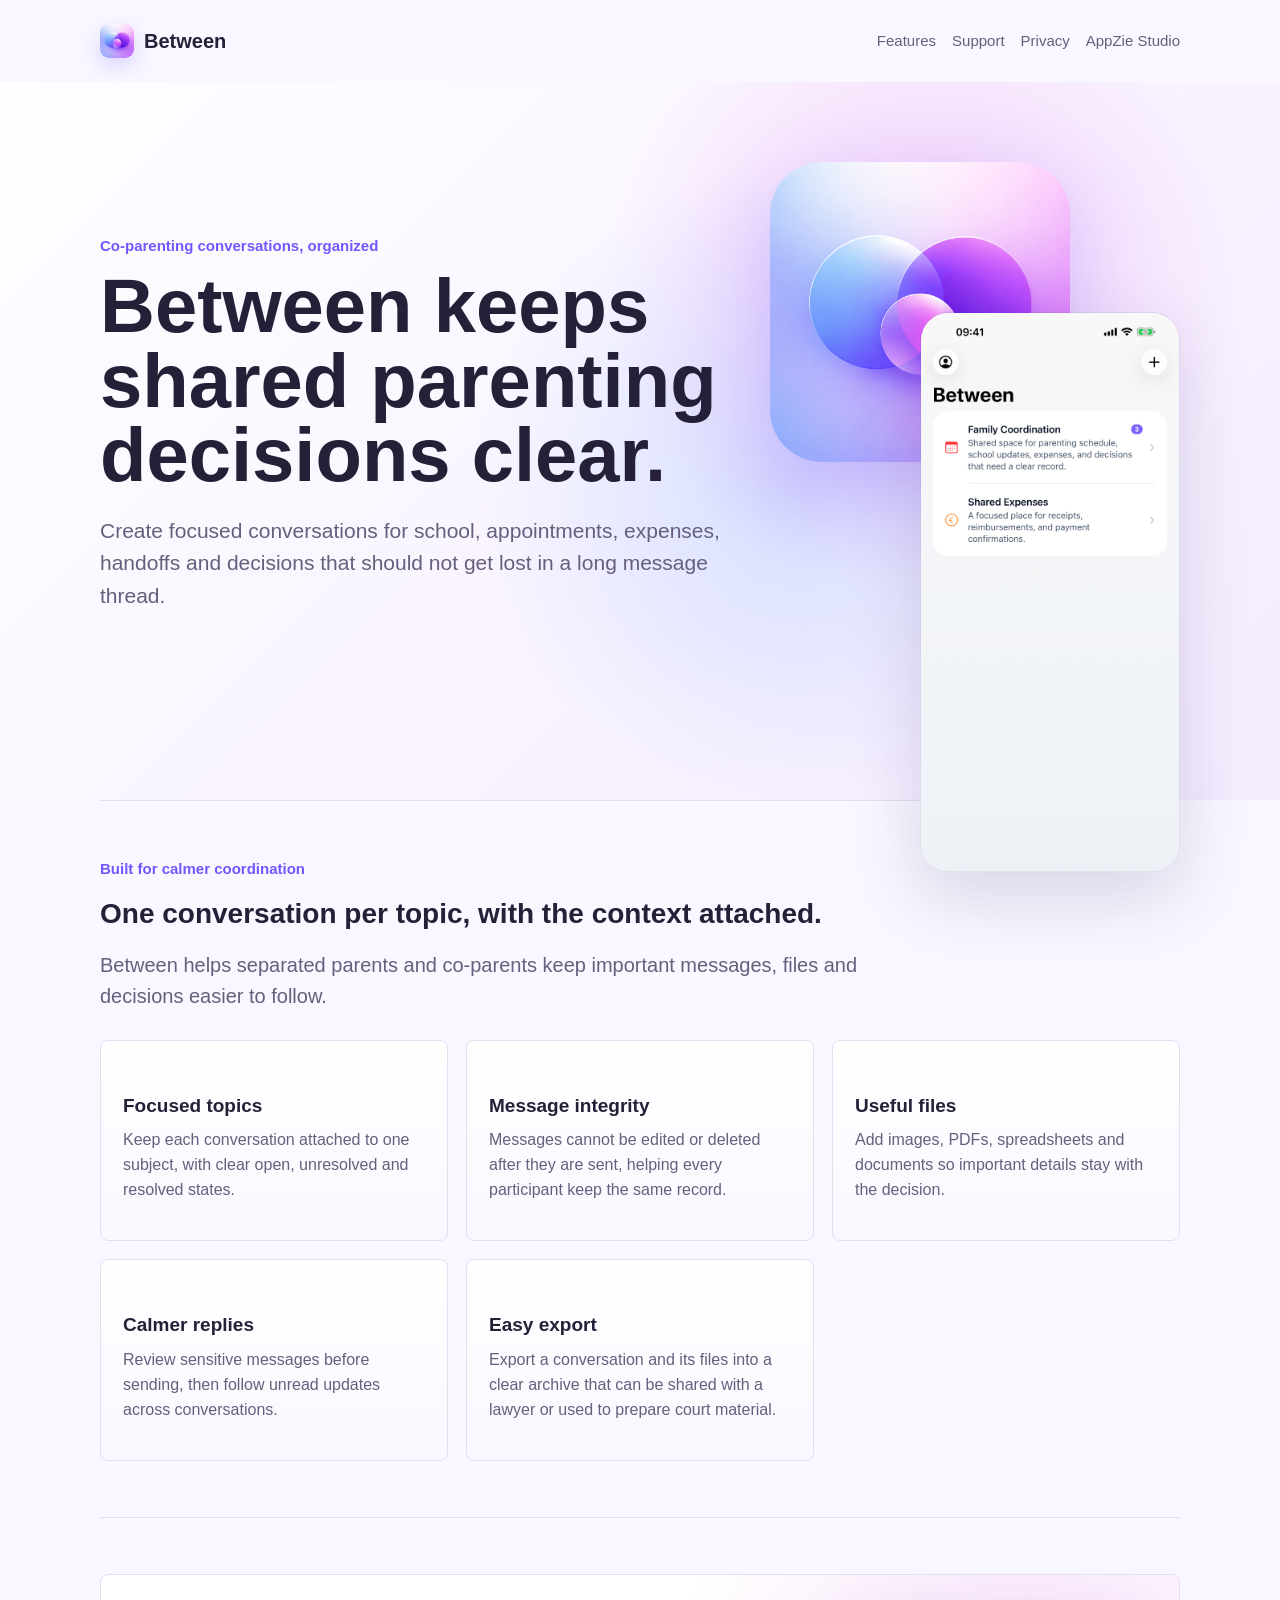
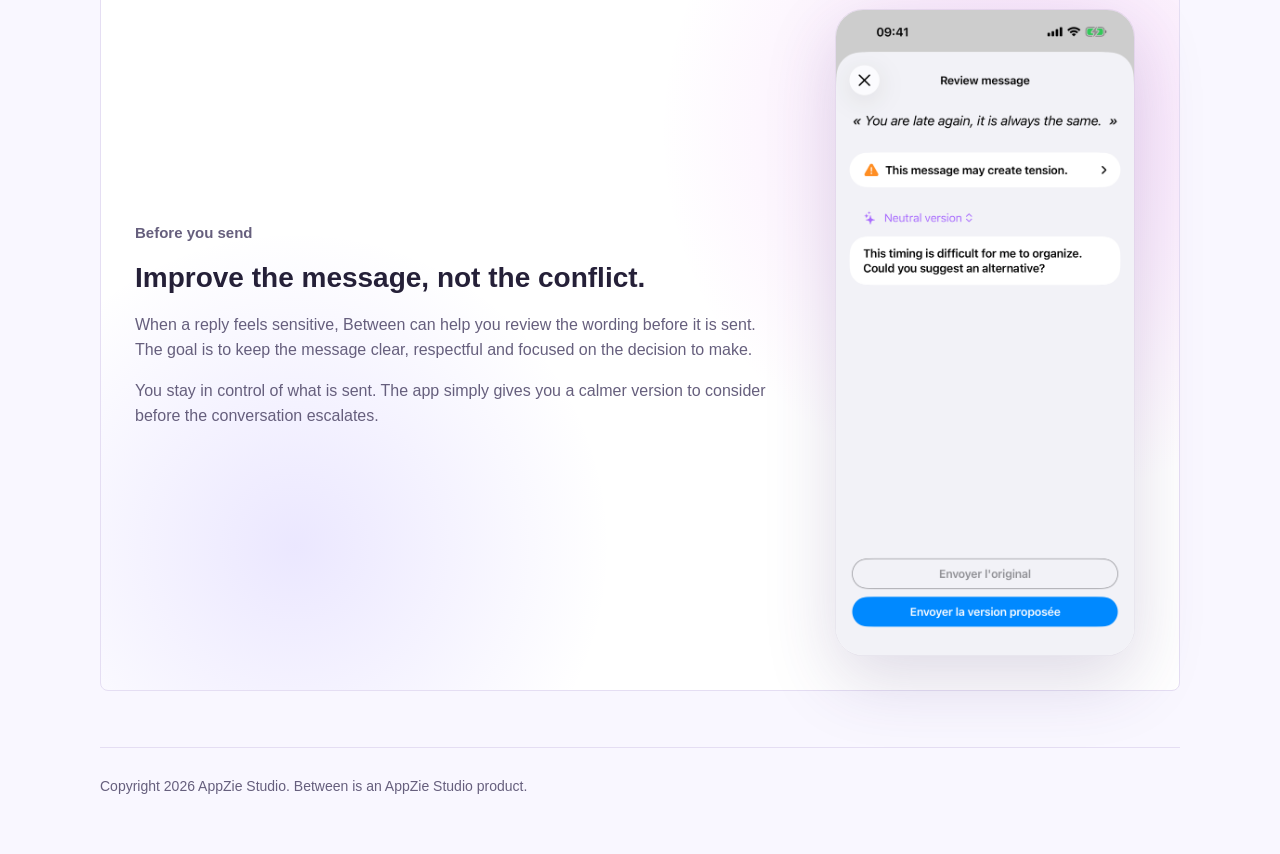
==== docs/index.html @ 306218fd "try" ====
<!doctype html>
<html lang="en">
  <head>
    <meta charset="utf-8">
    <meta name="viewport" content="width=device-width, initial-scale=1">
    <meta http-equiv="refresh" content="0; url=./between/">
    <title>Between</title>
    <meta name="description" content="Between helps co-parents keep important conversations organized, calmer and easier to follow.">
    <link rel="canonical" href="./between/">
    <link rel="stylesheet" href="./styles.css">
  </head>
  <body>
    <main class="hub page">
      <p class="eyebrow">Between</p>
      <h1>Redirecting to Between.</h1>
      <p class="lead"><a href="./between/">Open the Between site</a></p>
    </main>
  </body>
</html>
---- docs/styles.css ----
:root {
  color-scheme: light;
  --background: #f7f8fb;
  --background-alt: #10131a;
  --surface: #ffffff;
  --text: #151821;
  --muted: #5f6676;
  --accent: #256dff;
  --accent-strong: #a638ff;
  --accent-soft: #e8f1ff;
  --line: #dce2ec;
}

* {
  box-sizing: border-box;
}

body {
  margin: 0;
  background: var(--background);
  color: var(--text);
  font-family: -apple-system, BlinkMacSystemFont, "Segoe UI", sans-serif;
  line-height: 1.55;
}

a {
  color: var(--accent);
}

.page {
  width: min(1080px, calc(100% - 32px));
  margin: 0 auto;
}

.nav {
  display: flex;
  align-items: center;
  justify-content: space-between;
  gap: 20px;
  padding: 26px 0;
}

.brand {
  color: var(--text);
  font-size: 20px;
  font-weight: 700;
  text-decoration: none;
}

.links {
  display: flex;
  gap: 16px;
  flex-wrap: wrap;
}

.links a {
  color: var(--muted);
  font-size: 15px;
  text-decoration: none;
}

.hero {
  padding: 72px 0 56px;
}

.studio-hero {
  min-height: 760px;
  padding: 68px 0 92px;
  background:
    radial-gradient(circle at 76% 30%, rgba(166, 56, 255, 0.24), transparent 34%),
    radial-gradient(circle at 66% 36%, rgba(27, 202, 255, 0.24), transparent 30%),
    linear-gradient(145deg, rgba(255, 255, 255, 0.82), rgba(232, 241, 255, 0.72)),
    var(--background);
  overflow: hidden;
}

.hero-layout {
  display: grid;
  grid-template-columns: minmax(0, 1.02fr) minmax(340px, 0.98fr);
  align-items: center;
  gap: 54px;
}

.hero-copy {
  max-width: 720px;
}

.eyebrow {
  color: var(--accent);
  font-size: 15px;
  font-weight: 700;
  margin: 0 0 12px;
}

h1 {
  max-width: 820px;
  margin: 0;
  font-size: clamp(44px, 7vw, 82px);
  letter-spacing: 0;
  line-height: 0.98;
}

h2 {
  margin: 0 0 14px;
  font-size: 28px;
  letter-spacing: 0;
}

h3 {
  margin: 28px 0 8px;
  font-size: 19px;
  letter-spacing: 0;
}

p {
  margin: 0 0 16px;
}

.lead {
  max-width: 680px;
  margin-top: 22px;
  color: var(--muted);
  font-size: 21px;
}

.text-link {
  display: inline-block;
  margin-top: 12px;
  color: var(--text);
  font-weight: 700;
  text-decoration-color: var(--accent);
  text-decoration-thickness: 2px;
  text-underline-offset: 5px;
}

.logo-stage {
  position: relative;
  display: grid;
  place-items: center;
  min-height: 560px;
}

.logo-stage::before {
  position: absolute;
  width: min(620px, 78vw);
  aspect-ratio: 1;
  content: "";
  background:
    radial-gradient(circle at 38% 42%, rgba(0, 194, 255, 0.38), transparent 34%),
    radial-gradient(circle at 65% 48%, rgba(197, 58, 255, 0.42), transparent 34%),
    rgba(17, 20, 28, 0.08);
  border-radius: 999px;
  filter: blur(14px);
}

.hero-logo {
  position: relative;
  width: min(520px, 82vw);
  height: auto;
  border-radius: 34px;
  box-shadow: 0 34px 90px rgba(21, 24, 33, 0.24);
}

.section {
  border-top: 1px solid var(--line);
  padding: 64px 0;
}

.section-heading {
  max-width: 760px;
  margin-bottom: 28px;
}

.section-heading p:not(.eyebrow) {
  color: var(--muted);
  font-size: 20px;
}

.grid {
  display: grid;
  grid-template-columns: repeat(3, 1fr);
  gap: 18px;
}

.card {
  min-height: 150px;
  padding: 22px;
  background: var(--surface);
  border: 1px solid var(--line);
  border-radius: 8px;
}

.card p,
.stack-list,
.melbourne p {
  color: var(--muted);
}

.split {
  display: grid;
  grid-template-columns: 0.85fr 1.15fr;
  gap: 44px;
}

.stack-list {
  display: grid;
  gap: 16px;
  font-size: 18px;
}

.stack-list strong {
  color: var(--text);
}

.signature-band {
  padding: 78px 0;
  background:
    radial-gradient(circle at 22% 24%, rgba(25, 197, 255, 0.34), transparent 32%),
    radial-gradient(circle at 86% 50%, rgba(166, 56, 255, 0.34), transparent 30%),
    var(--background-alt);
  color: #ffffff;
}

.signature-layout {
  max-width: 840px;
}

.signature-layout h2 {
  max-width: 780px;
  font-size: clamp(34px, 6vw, 62px);
  line-height: 1;
}

.signature-layout p {
  max-width: 720px;
  color: rgba(255, 255, 255, 0.76);
  font-size: 20px;
}

.signature-kicker {
  color: #74dbff;
  font-weight: 700;
}

.melbourne {
  max-width: 780px;
}

.melbourne p {
  font-size: 20px;
}

.contact-section {
  display: flex;
  align-items: center;
  justify-content: space-between;
  gap: 32px;
}

.contact-email {
  color: var(--text);
  font-size: clamp(22px, 4vw, 34px);
  font-weight: 700;
  text-decoration-color: var(--accent);
  text-decoration-thickness: 2px;
  text-underline-offset: 6px;
  word-break: break-word;
}

.notice {
  padding: 18px;
  margin: 22px 0;
  background: var(--accent-soft);
  border: 1px solid #bedbd8;
  border-radius: 8px;
}

.document {
  max-width: 760px;
  padding-bottom: 60px;
}

.document ul {
  padding-left: 22px;
}

.document li {
  margin-bottom: 8px;
}

.muted {
  color: var(--muted);
}

.footer {
  border-top: 1px solid var(--line);
  color: var(--muted);
  padding: 28px 0 40px;
  font-size: 14px;
}

.hub {
  min-height: 100vh;
  display: grid;
  align-content: center;
  padding: 64px 0;
}

.hub-logo {
  width: 128px;
  height: 128px;
  object-fit: cover;
  border-radius: 26px;
  box-shadow: 0 18px 48px rgba(21, 24, 33, 0.18);
  margin-bottom: 28px;
}

.hub-actions {
  display: grid;
  grid-template-columns: repeat(2, minmax(0, 1fr));
  gap: 18px;
  margin-top: 28px;
  max-width: 760px;
}

.hub-card {
  display: grid;
  gap: 8px;
  min-height: 140px;
  padding: 24px;
  color: var(--text);
  text-decoration: none;
  background: var(--surface);
  border: 1px solid var(--line);
  border-radius: 8px;
}

.hub-card strong {
  font-size: 24px;
}

.hub-card span {
  color: var(--muted);
}

@media (max-width: 720px) {
  .nav {
    align-items: flex-start;
    flex-direction: column;
  }

  .hero {
    padding-top: 44px;
  }

  .studio-hero {
    min-height: 0;
    padding: 44px 0 54px;
  }

  .hero-layout,
  .split {
    grid-template-columns: 1fr;
  }

  .logo-stage {
    min-height: 360px;
  }

  .hero-logo {
    border-radius: 24px;
  }

  .grid {
    grid-template-columns: 1fr;
  }

  .contact-section {
    align-items: flex-start;
    flex-direction: column;
  }

  .hub-actions {
    grid-template-columns: 1fr;
  }
}
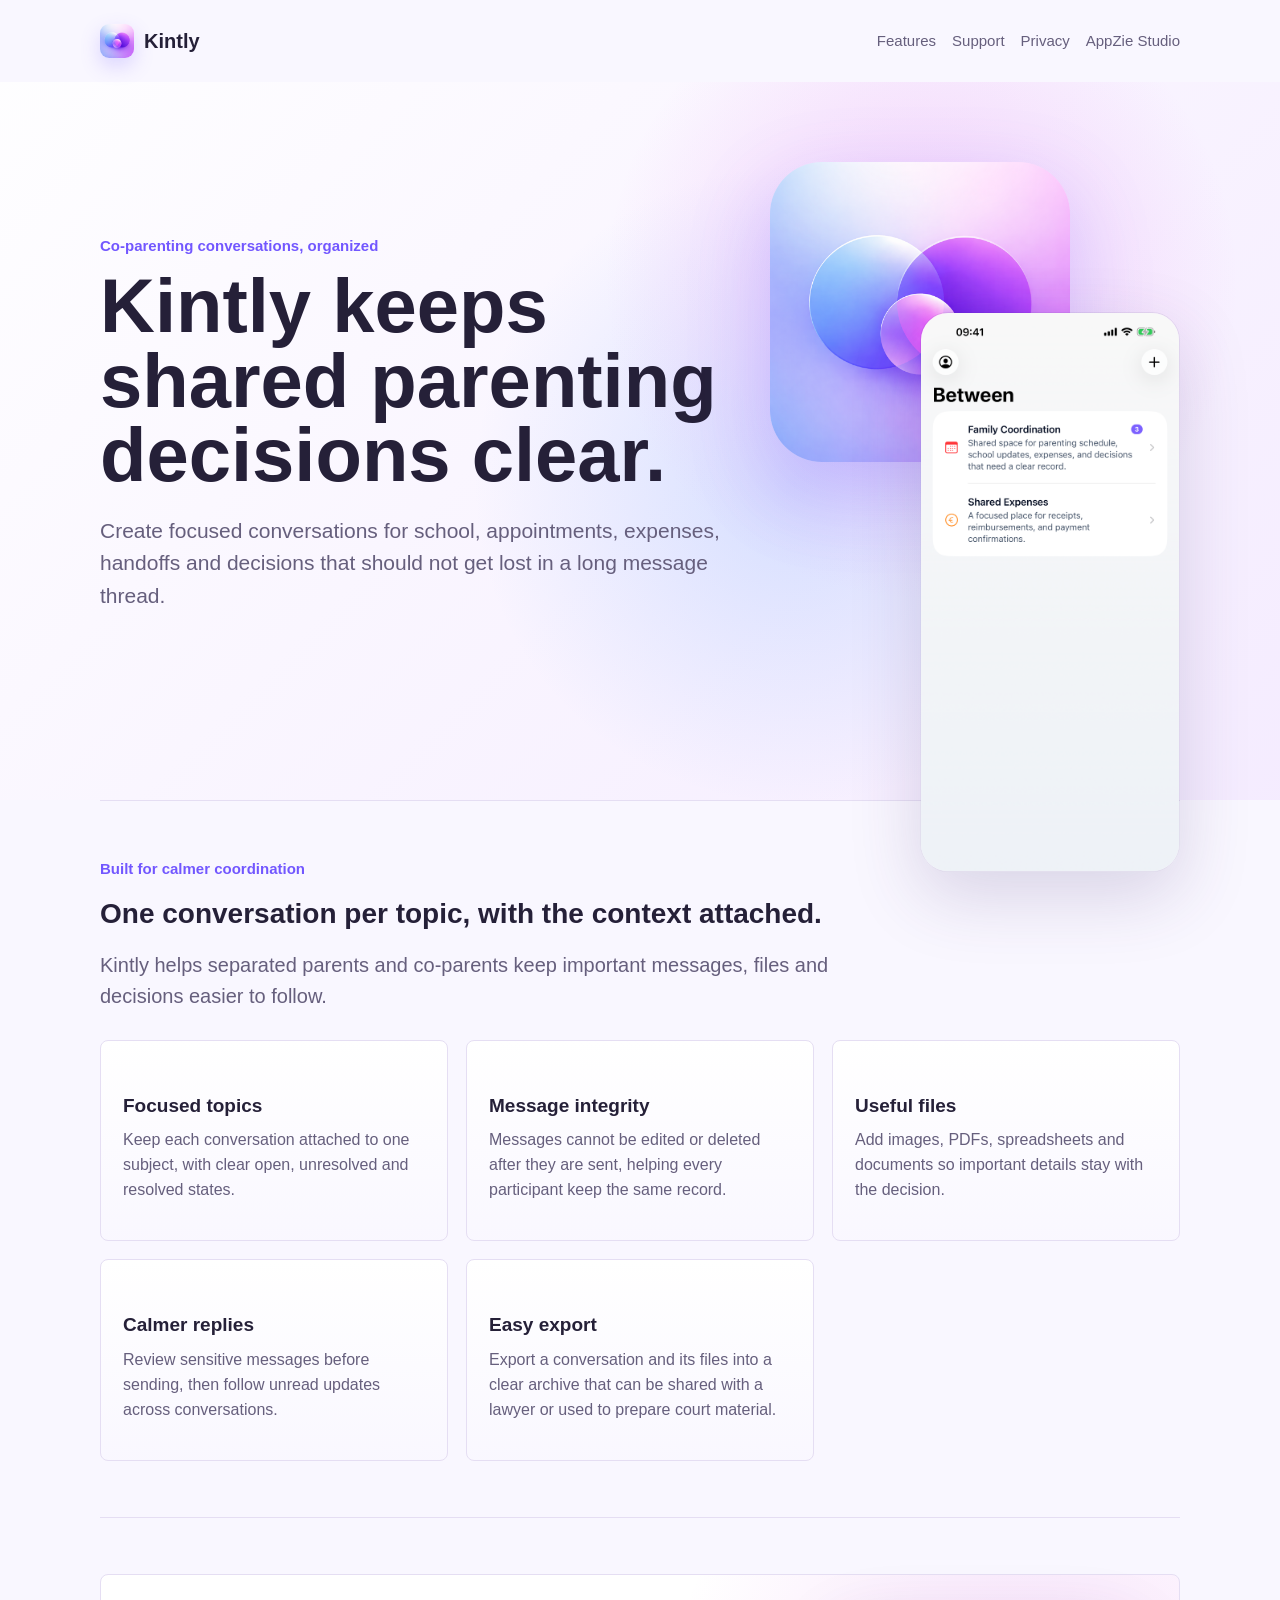
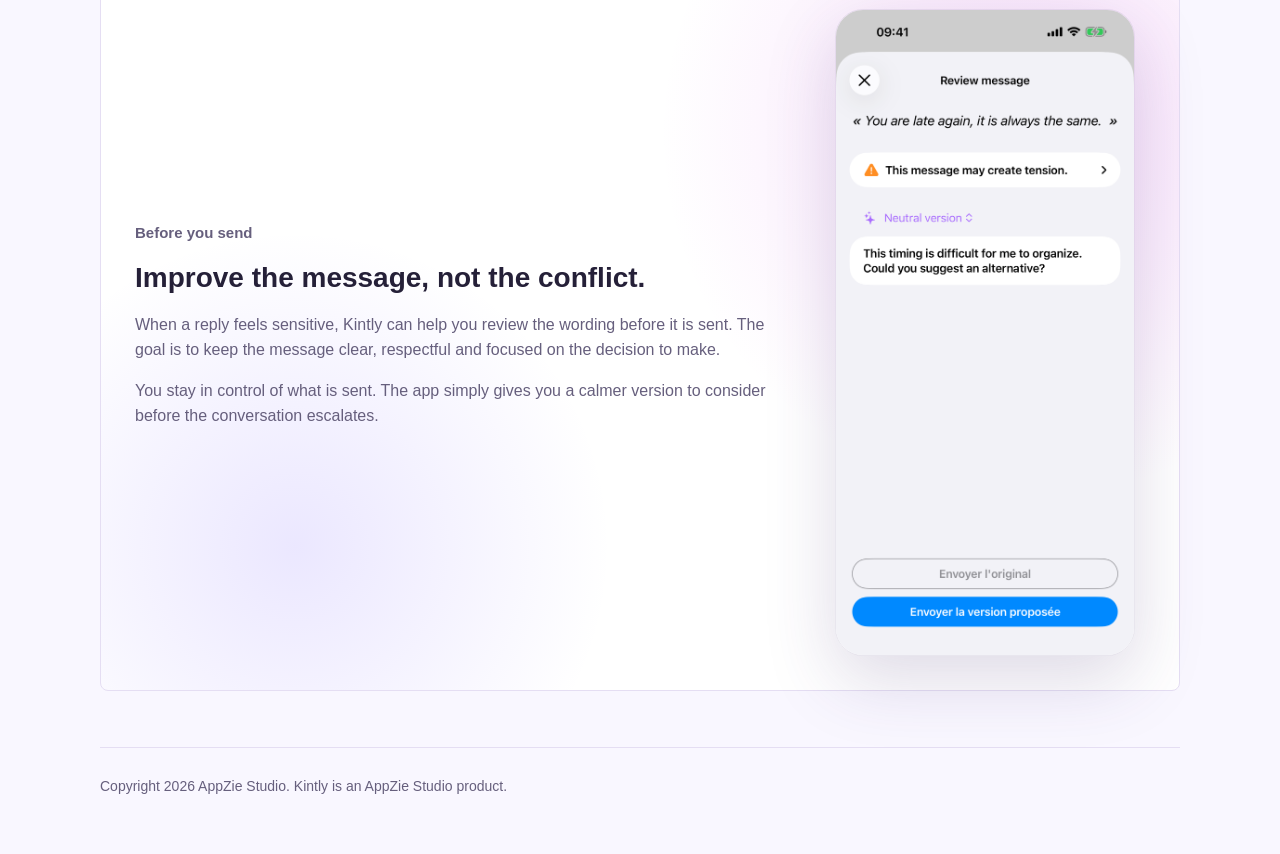
==== commit 767c62f2: "Renma to Kintly" ====
--- a/docs/index.html
+++ b/docs/index.html
@@ -3,17 +3,93 @@
   <head>
     <meta charset="utf-8">
     <meta name="viewport" content="width=device-width, initial-scale=1">
-    <meta http-equiv="refresh" content="0; url=./between/">
-    <title>Between</title>
-    <meta name="description" content="Between helps co-parents keep important conversations organized, calmer and easier to follow.">
-    <link rel="canonical" href="./between/">
+    <title>Kintly</title>
+    <meta name="description" content="Kintly helps co-parents keep important conversations organized, calmer and easier to follow.">
     <link rel="stylesheet" href="./styles.css">
   </head>
   <body>
-    <main class="hub page">
-      <p class="eyebrow">Between</p>
-      <h1>Redirecting to Between.</h1>
-      <p class="lead"><a href="./between/">Open the Between site</a></p>
+    <main>
+      <nav class="nav page" aria-label="Main navigation">
+        <a class="brand brand-with-icon" href="./index.html">
+          <img src="./assets/between-logo.png" alt="" aria-hidden="true">
+          <span>Kintly</span>
+        </a>
+        <div class="links">
+          <a href="#features">Features</a>
+          <a href="./support.html">Support</a>
+          <a href="./privacy.html">Privacy</a>
+          <a href="./appzie/">AppZie Studio</a>
+        </div>
+      </nav>
+
+      <section class="between-hero">
+        <div class="page between-hero-layout">
+          <div>
+            <p class="eyebrow">Co-parenting conversations, organized</p>
+            <h1>Kintly keeps shared parenting decisions clear.</h1>
+            <p class="lead">
+              Create focused conversations for school, appointments, expenses, handoffs and decisions that should not get lost in a long message thread.
+            </p>
+          </div>
+          <div class="between-visual" aria-label="Kintly product visuals">
+            <img class="between-logo-hero" src="./assets/between-logo.png" alt="Kintly logo">
+            <img class="between-shot between-shot-main" src="./assets/between-list.png" alt="Kintly conversation list screenshot">
+          </div>
+        </div>
+      </section>
+
+      <section class="section page" id="features">
+        <div class="section-heading">
+          <p class="eyebrow">Built for calmer coordination</p>
+          <h2>One conversation per topic, with the context attached.</h2>
+          <p>
+            Kintly helps separated parents and co-parents keep important messages, files and decisions easier to follow.
+          </p>
+        </div>
+
+        <div class="grid">
+          <article class="card">
+            <h3>Focused topics</h3>
+            <p>Keep each conversation attached to one subject, with clear open, unresolved and resolved states.</p>
+          </article>
+          <article class="card">
+            <h3>Message integrity</h3>
+            <p>Messages cannot be edited or deleted after they are sent, helping every participant keep the same record.</p>
+          </article>
+          <article class="card">
+            <h3>Useful files</h3>
+            <p>Add images, PDFs, spreadsheets and documents so important details stay with the decision.</p>
+          </article>
+          <article class="card">
+            <h3>Calmer replies</h3>
+            <p>Review sensitive messages before sending, then follow unread updates across conversations.</p>
+          </article>
+          <article class="card">
+            <h3>Easy export</h3>
+            <p>Export a conversation and its files into a clear archive that can be shared with a lawyer or used to prepare court material.</p>
+          </article>
+        </div>
+      </section>
+
+      <section class="section page">
+        <div class="message-help">
+          <div>
+            <p class="eyebrow">Before you send</p>
+            <h2>Improve the message, not the conflict.</h2>
+            <p>
+              When a reply feels sensitive, Kintly can help you review the wording before it is sent. The goal is to keep the message clear, respectful and focused on the decision to make.
+            </p>
+            <p>
+              You stay in control of what is sent. The app simply gives you a calmer version to consider before the conversation escalates.
+            </p>
+          </div>
+          <img class="message-help-image" src="./assets/between-message-help.png" alt="Kintly message writing help screenshot">
+        </div>
+      </section>
+
+      <footer class="footer page">
+        <p>Copyright 2026 AppZie Studio. Kintly is an AppZie Studio product.</p>
+      </footer>
     </main>
   </body>
 </html>
--- a/docs/styles.css
+++ b/docs/styles.css
@@ -1,14 +1,13 @@
 :root {
   color-scheme: light;
-  --background: #f7f8fb;
-  --background-alt: #10131a;
+  --background: #f9f7ff;
   --surface: #ffffff;
-  --text: #151821;
-  --muted: #5f6676;
-  --accent: #256dff;
-  --accent-strong: #a638ff;
-  --accent-soft: #e8f1ff;
-  --line: #dce2ec;
+  --text: #252038;
+  --muted: #665f7d;
+  --accent: #7257ff;
+  --accent-strong: #d64feb;
+  --accent-soft: #f1eaff;
+  --line: #e5def3;
 }
 
 * {
@@ -37,7 +36,7 @@
   align-items: center;
   justify-content: space-between;
   gap: 20px;
-  padding: 26px 0;
+  padding: 24px 0;
 }
 
 .brand {
@@ -47,6 +46,19 @@
   text-decoration: none;
 }
 
+.brand-with-icon {
+  display: inline-flex;
+  align-items: center;
+  gap: 10px;
+}
+
+.brand-with-icon img {
+  width: 34px;
+  height: 34px;
+  border-radius: 9px;
+  box-shadow: 0 8px 20px rgba(114, 87, 255, 0.22);
+}
+
 .links {
   display: flex;
   gap: 16px;
@@ -63,26 +75,49 @@
   padding: 72px 0 56px;
 }
 
-.studio-hero {
-  min-height: 760px;
-  padding: 68px 0 92px;
+.between-hero {
+  padding: 64px 0 84px;
   background:
-    radial-gradient(circle at 76% 30%, rgba(166, 56, 255, 0.24), transparent 34%),
-    radial-gradient(circle at 66% 36%, rgba(27, 202, 255, 0.24), transparent 30%),
-    linear-gradient(145deg, rgba(255, 255, 255, 0.82), rgba(232, 241, 255, 0.72)),
-    var(--background);
-  overflow: hidden;
-}
-
-.hero-layout {
+    radial-gradient(circle at 72% 28%, rgba(217, 79, 235, 0.24), transparent 30%),
+    radial-gradient(circle at 62% 56%, rgba(100, 157, 255, 0.24), transparent 36%),
+    linear-gradient(135deg, rgba(255, 255, 255, 0.84), rgba(243, 232, 255, 0.76));
+}
+
+.between-hero-layout {
   display: grid;
-  grid-template-columns: minmax(0, 1.02fr) minmax(340px, 0.98fr);
-  align-items: center;
-  gap: 54px;
-}
-
-.hero-copy {
-  max-width: 720px;
+  grid-template-columns: minmax(0, 1fr) minmax(260px, 410px);
+  align-items: center;
+  gap: 48px;
+}
+
+.between-visual {
+  position: relative;
+  min-height: 570px;
+}
+
+.between-logo-hero {
+  position: absolute;
+  left: 0;
+  top: 16px;
+  width: min(300px, 54vw);
+  height: auto;
+  border-radius: 52px;
+  box-shadow: 0 28px 80px rgba(114, 87, 255, 0.25);
+}
+
+.between-shot {
+  position: absolute;
+  width: min(260px, 44vw);
+  height: auto;
+  border: 1px solid rgba(70, 51, 115, 0.12);
+  border-radius: 28px;
+  box-shadow: 0 24px 70px rgba(70, 51, 115, 0.18);
+}
+
+.between-shot-main {
+  right: 0;
+  top: 166px;
+  z-index: 2;
 }
 
 .eyebrow {
@@ -93,9 +128,9 @@
 }
 
 h1 {
-  max-width: 820px;
+  max-width: 800px;
   margin: 0;
-  font-size: clamp(44px, 7vw, 82px);
+  font-size: clamp(42px, 8vw, 76px);
   letter-spacing: 0;
   line-height: 0.98;
 }
@@ -123,47 +158,9 @@
   font-size: 21px;
 }
 
-.text-link {
-  display: inline-block;
-  margin-top: 12px;
-  color: var(--text);
-  font-weight: 700;
-  text-decoration-color: var(--accent);
-  text-decoration-thickness: 2px;
-  text-underline-offset: 5px;
-}
-
-.logo-stage {
-  position: relative;
-  display: grid;
-  place-items: center;
-  min-height: 560px;
-}
-
-.logo-stage::before {
-  position: absolute;
-  width: min(620px, 78vw);
-  aspect-ratio: 1;
-  content: "";
-  background:
-    radial-gradient(circle at 38% 42%, rgba(0, 194, 255, 0.38), transparent 34%),
-    radial-gradient(circle at 65% 48%, rgba(197, 58, 255, 0.42), transparent 34%),
-    rgba(17, 20, 28, 0.08);
-  border-radius: 999px;
-  filter: blur(14px);
-}
-
-.hero-logo {
-  position: relative;
-  width: min(520px, 82vw);
-  height: auto;
-  border-radius: 34px;
-  box-shadow: 0 34px 90px rgba(21, 24, 33, 0.24);
-}
-
 .section {
   border-top: 1px solid var(--line);
-  padding: 64px 0;
+  padding: 56px 0;
 }
 
 .section-heading {
@@ -185,93 +182,49 @@
 .card {
   min-height: 150px;
   padding: 22px;
-  background: var(--surface);
+  background:
+    linear-gradient(180deg, rgba(255, 255, 255, 0.94), rgba(249, 247, 255, 0.94)),
+    var(--surface);
   border: 1px solid var(--line);
   border-radius: 8px;
 }
 
 .card p,
-.stack-list,
-.melbourne p {
-  color: var(--muted);
-}
-
-.split {
+.document p,
+.document li,
+.message-help p,
+.muted {
+  color: var(--muted);
+}
+
+.message-help {
   display: grid;
-  grid-template-columns: 0.85fr 1.15fr;
+  grid-template-columns: minmax(0, 1fr) minmax(240px, 320px);
+  align-items: center;
   gap: 44px;
-}
-
-.stack-list {
-  display: grid;
-  gap: 16px;
-  font-size: 18px;
-}
-
-.stack-list strong {
-  color: var(--text);
-}
-
-.signature-band {
-  padding: 78px 0;
+  padding: 34px;
   background:
-    radial-gradient(circle at 22% 24%, rgba(25, 197, 255, 0.34), transparent 32%),
-    radial-gradient(circle at 86% 50%, rgba(166, 56, 255, 0.34), transparent 30%),
-    var(--background-alt);
-  color: #ffffff;
-}
-
-.signature-layout {
-  max-width: 840px;
-}
-
-.signature-layout h2 {
-  max-width: 780px;
-  font-size: clamp(34px, 6vw, 62px);
-  line-height: 1;
-}
-
-.signature-layout p {
-  max-width: 720px;
-  color: rgba(255, 255, 255, 0.76);
-  font-size: 20px;
-}
-
-.signature-kicker {
-  color: #74dbff;
-  font-weight: 700;
-}
-
-.melbourne {
-  max-width: 780px;
-}
-
-.melbourne p {
-  font-size: 20px;
-}
-
-.contact-section {
-  display: flex;
-  align-items: center;
-  justify-content: space-between;
-  gap: 32px;
-}
-
-.contact-email {
-  color: var(--text);
-  font-size: clamp(22px, 4vw, 34px);
-  font-weight: 700;
-  text-decoration-color: var(--accent);
-  text-decoration-thickness: 2px;
-  text-underline-offset: 6px;
-  word-break: break-word;
+    radial-gradient(circle at 86% 22%, rgba(214, 79, 235, 0.18), transparent 34%),
+    radial-gradient(circle at 18% 80%, rgba(114, 87, 255, 0.14), transparent 30%),
+    var(--surface);
+  border: 1px solid var(--line);
+  border-radius: 8px;
+}
+
+.message-help-image {
+  width: 100%;
+  max-width: 300px;
+  justify-self: center;
+  border: 1px solid rgba(70, 51, 115, 0.12);
+  border-radius: 28px;
+  box-shadow: 0 24px 70px rgba(70, 51, 115, 0.18);
 }
 
 .notice {
   padding: 18px;
   margin: 22px 0;
   background: var(--accent-soft);
-  border: 1px solid #bedbd8;
+  border: 1px solid #dacdff;
   border-radius: 8px;
 }
 
@@ -288,59 +241,11 @@
   margin-bottom: 8px;
 }
 
-.muted {
-  color: var(--muted);
-}
-
 .footer {
   border-top: 1px solid var(--line);
   color: var(--muted);
   padding: 28px 0 40px;
   font-size: 14px;
-}
-
-.hub {
-  min-height: 100vh;
-  display: grid;
-  align-content: center;
-  padding: 64px 0;
-}
-
-.hub-logo {
-  width: 128px;
-  height: 128px;
-  object-fit: cover;
-  border-radius: 26px;
-  box-shadow: 0 18px 48px rgba(21, 24, 33, 0.18);
-  margin-bottom: 28px;
-}
-
-.hub-actions {
-  display: grid;
-  grid-template-columns: repeat(2, minmax(0, 1fr));
-  gap: 18px;
-  margin-top: 28px;
-  max-width: 760px;
-}
-
-.hub-card {
-  display: grid;
-  gap: 8px;
-  min-height: 140px;
-  padding: 24px;
-  color: var(--text);
-  text-decoration: none;
-  background: var(--surface);
-  border: 1px solid var(--line);
-  border-radius: 8px;
-}
-
-.hub-card strong {
-  font-size: 24px;
-}
-
-.hub-card span {
-  color: var(--muted);
 }
 
 @media (max-width: 720px) {
@@ -349,38 +254,34 @@
     flex-direction: column;
   }
 
-  .hero {
-    padding-top: 44px;
-  }
-
-  .studio-hero {
-    min-height: 0;
-    padding: 44px 0 54px;
-  }
-
-  .hero-layout,
-  .split {
+  .between-hero-layout {
     grid-template-columns: 1fr;
   }
 
-  .logo-stage {
-    min-height: 360px;
-  }
-
-  .hero-logo {
-    border-radius: 24px;
+  .between-visual {
+    min-height: 500px;
+  }
+
+  .between-logo-hero {
+    width: min(260px, 68vw);
+    border-radius: 42px;
+  }
+
+  .between-shot {
+    width: min(220px, 58vw);
+    border-radius: 22px;
+  }
+
+  .between-shot-main {
+    top: 170px;
   }
 
   .grid {
     grid-template-columns: 1fr;
   }
 
-  .contact-section {
-    align-items: flex-start;
-    flex-direction: column;
-  }
-
-  .hub-actions {
+  .message-help {
     grid-template-columns: 1fr;
-  }
-}
+    padding: 24px;
+  }
+}
